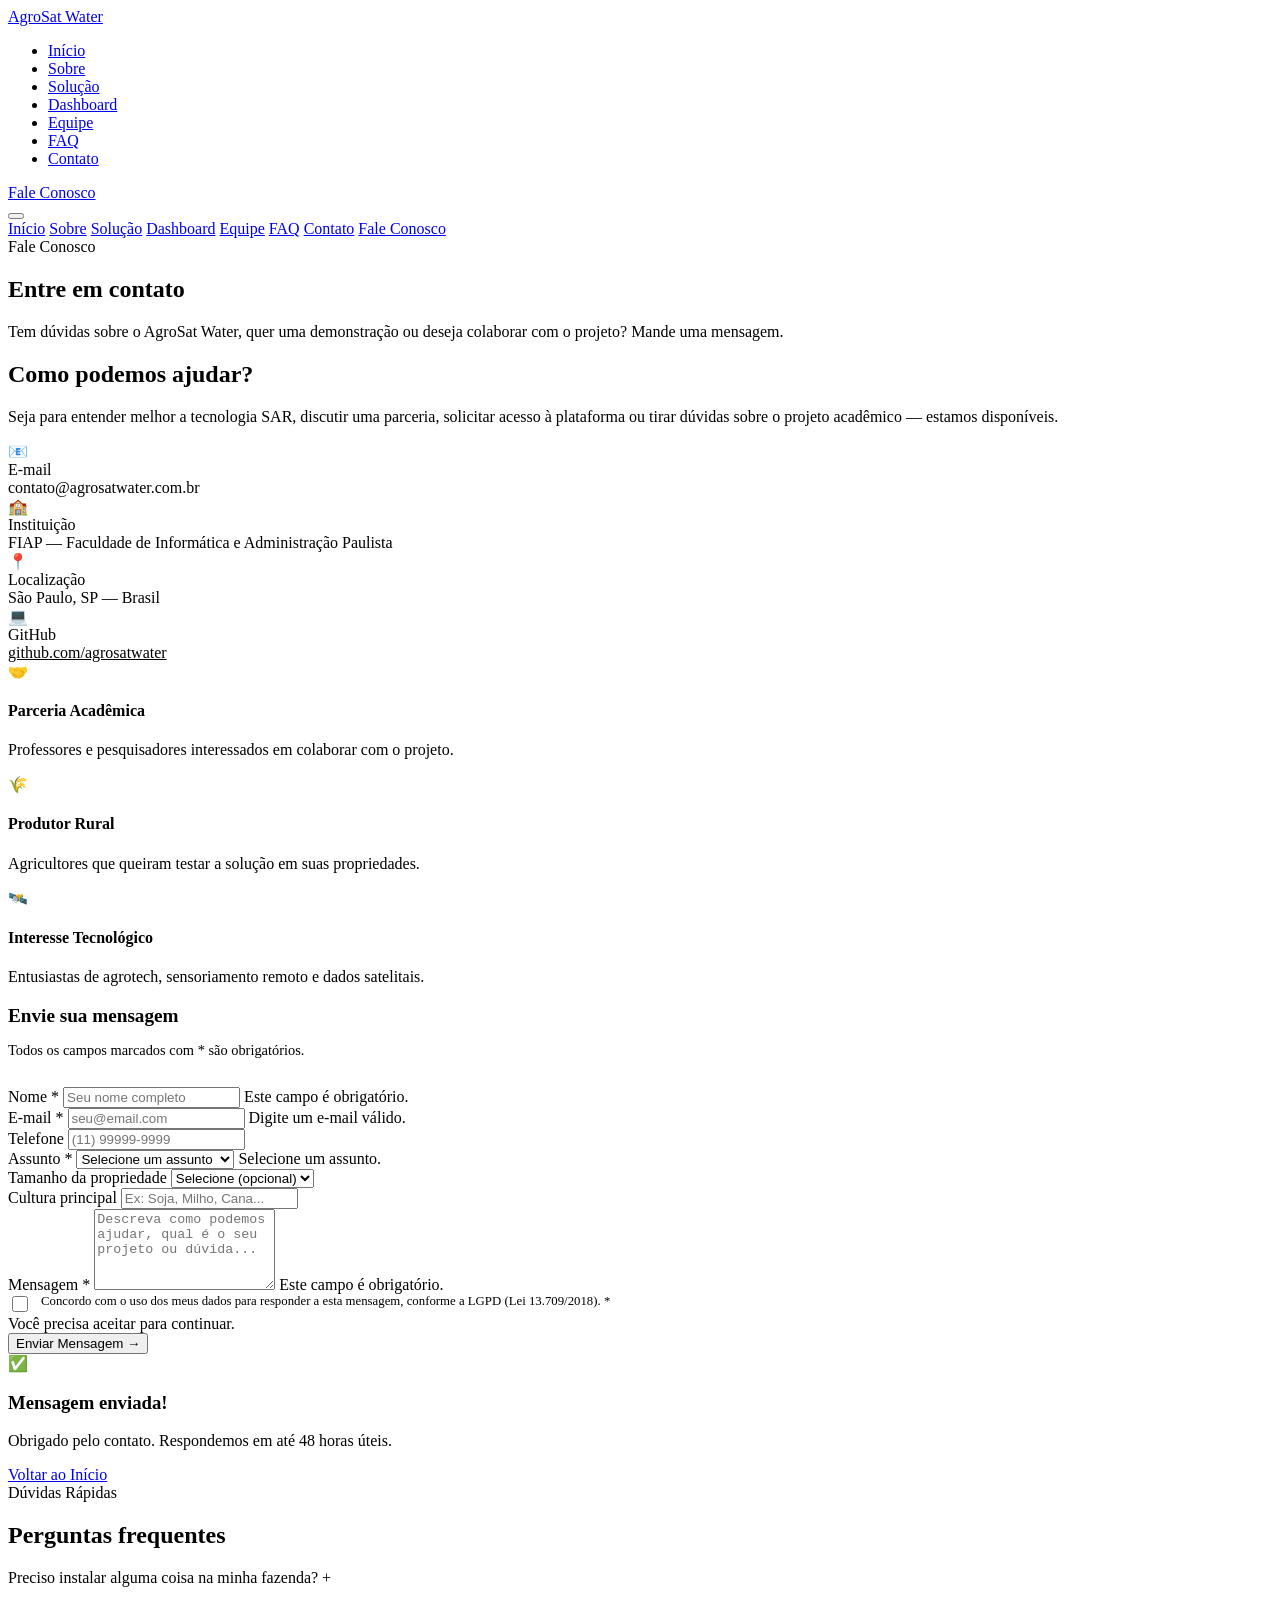
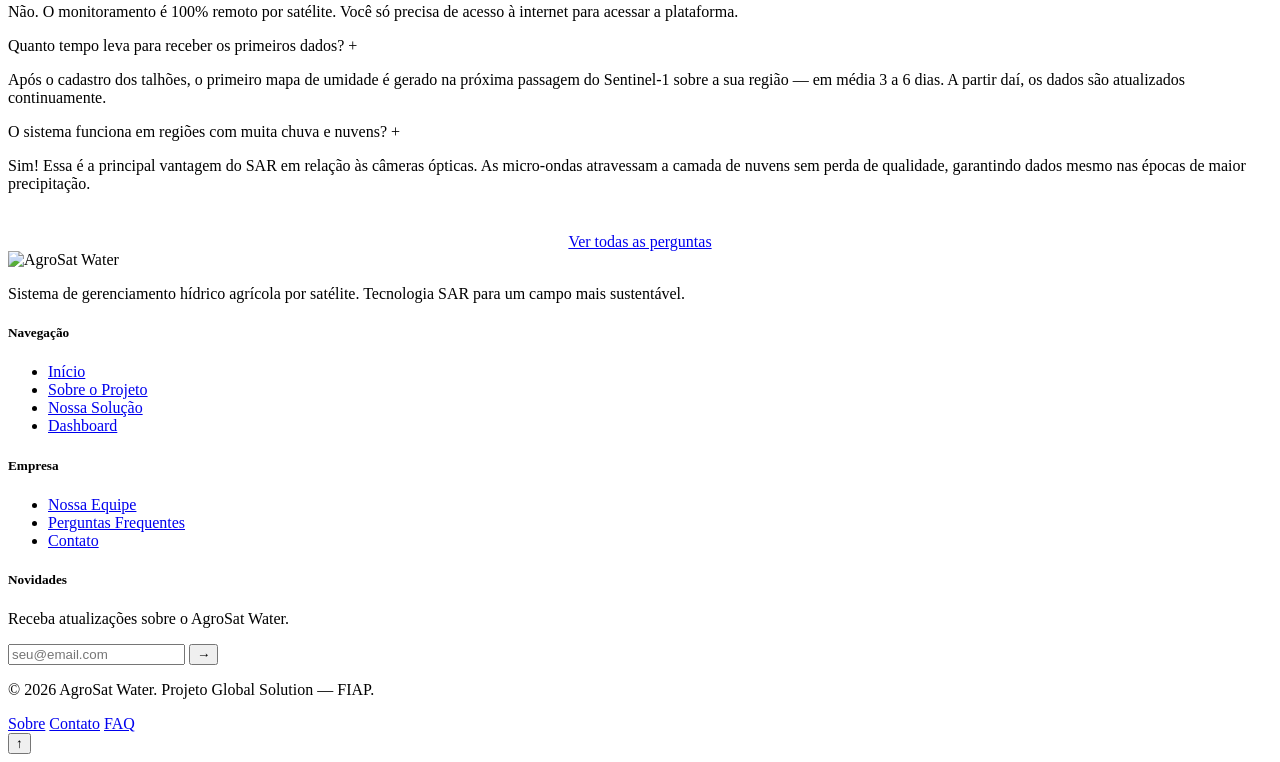
==== contato.html @ e931789b "primeiro commit" ====
<!DOCTYPE html>
<html lang="pt-BR">
<head>
  <meta charset="UTF-8" />
  <meta name="viewport" content="width=device-width, initial-scale=1.0" />
  <meta name="description" content="Entre em contato com a equipe AgroSat Water. Formulário, e-mail e redes sociais." />
  <title>Contato — AgroSat Water</title>
  <link rel="icon" type="image/png" href="assets/icon.png" />
  <link rel="stylesheet" href="css/style.css" />
</head>
<body>

  <!-- NAVBAR -->
  <nav class="navbar" role="navigation" aria-label="Menu principal">
    <div class="container">
      <a class="navbar-logo" href="index.html" aria-label="AgroSat Water - Início">
        <span class="logo-text">AgroSat <span class="logo-accent">Water</span></span>
      </a>
      <ul class="navbar-menu" role="list">
        <li><a href="index.html">Início</a></li>
        <li><a href="sobre.html">Sobre</a></li>
        <li><a href="solucao.html">Solução</a></li>
        <li><a href="dashboard.html">Dashboard</a></li>
        <li><a href="integrantes.html">Equipe</a></li>
        <li><a href="faq.html">FAQ</a></li>
        <li><a href="contato.html">Contato</a></li>
      </ul>
      <div class="navbar-cta">
        <a href="contato.html" class="btn btn-primary">Fale Conosco</a>
      </div>
      <button class="hamburger" aria-label="Abrir menu" aria-expanded="false">
        <span></span><span></span><span></span>
      </button>
    </div>
  </nav>

  <!-- MOBILE MENU -->
  <div class="mobile-menu" role="navigation" aria-label="Menu mobile">
    <a href="index.html">Início</a>
    <a href="sobre.html">Sobre</a>
    <a href="solucao.html">Solução</a>
    <a href="dashboard.html">Dashboard</a>
    <a href="integrantes.html">Equipe</a>
    <a href="faq.html">FAQ</a>
    <a href="contato.html">Contato</a>
    <a href="contato.html" class="btn btn-primary">Fale Conosco</a>
  </div>

  <main>

    <!-- PAGE HERO -->
    <section class="page-hero" aria-label="Cabeçalho da página">
      <div class="container">
        <span class="eyebrow">Fale Conosco</span>
        <h1>Entre em contato</h1>
        <p>Tem dúvidas sobre o AgroSat Water, quer uma demonstração ou deseja colaborar com o projeto? Mande uma mensagem.</p>
      </div>
    </section>

    <!-- SEÇÃO DE CONTATO -->
    <section class="section" aria-labelledby="contato-title">
      <div class="container">
        <div class="contato-grid">

          <!-- COLUNA ESQUERDA — Informações -->
          <div class="contato-info reveal">
            <h2 id="contato-title">Como podemos ajudar?</h2>
            <p>Seja para entender melhor a tecnologia SAR, discutir uma parceria, solicitar acesso à plataforma ou tirar dúvidas sobre o projeto acadêmico — estamos disponíveis.</p>

            <div class="contact-items">
              <div class="contact-item">
                <div class="contact-item-icon" aria-hidden="true">📧</div>
                <div>
                  <div class="key">E-mail</div>
                  <div class="val">contato@agrosatwater.com.br</div>
                </div>
              </div>
              <div class="contact-item">
                <div class="contact-item-icon" aria-hidden="true">🏫</div>
                <div>
                  <div class="key">Instituição</div>
                  <div class="val">FIAP — Faculdade de Informática e Administração Paulista</div>
                </div>
              </div>
              <div class="contact-item">
                <div class="contact-item-icon" aria-hidden="true">📍</div>
                <div>
                  <div class="key">Localização</div>
                  <div class="val">São Paulo, SP — Brasil</div>
                </div>
              </div>
              <div class="contact-item">
                <div class="contact-item-icon" aria-hidden="true">💻</div>
                <div>
                  <div class="key">GitHub</div>
                  <div class="val">
                    <a href=https://github.com/dudaquarelo/agrosat-water-global-solution target="_blank" rel="noopener noreferrer" style="color:var(--azul-claro);text-decoration:underline;">github.com/agrosatwater</a>
                  </div>
                </div>
              </div>
            </div>

            <!-- Cards temáticos de contato -->
            <div class="contato-cards">
              <div class="contato-card">
                <span class="contato-card-icon">🤝</span>
                <div>
                  <h4>Parceria Acadêmica</h4>
                  <p>Professores e pesquisadores interessados em colaborar com o projeto.</p>
                </div>
              </div>
              <div class="contato-card">
                <span class="contato-card-icon">🌾</span>
                <div>
                  <h4>Produtor Rural</h4>
                  <p>Agricultores que queiram testar a solução em suas propriedades.</p>
                </div>
              </div>
              <div class="contato-card">
                <span class="contato-card-icon">🛰️</span>
                <div>
                  <h4>Interesse Tecnológico</h4>
                  <p>Entusiastas de agrotech, sensoriamento remoto e dados satelitais.</p>
                </div>
              </div>
            </div>
          </div>

          <!-- COLUNA DIREITA — Formulário -->
          <div class="reveal">
            <div class="form-card">

              <!-- Formulário  -->
              <div class="form-inner">
                <h3 style="margin-bottom:8px;font-size:1.2rem;">Envie sua mensagem</h3>
                <p style="margin-bottom:28px;font-size:0.9rem;">Todos os campos marcados com * são obrigatórios.</p>

                <form id="contact-form" novalidate aria-label="Formulário de contato">
                  <div class="form-grid">

                    <div class="form-group">
                      <label for="nome">Nome *</label>
                      <input
                        type="text"
                        id="nome"
                        name="nome"
                        placeholder="Seu nome completo"
                        required
                        autocomplete="name"
                        aria-required="true"
                      />
                      <span class="error-msg" role="alert">Este campo é obrigatório.</span>
                    </div>

                    <div class="form-group">
                      <label for="email">E-mail *</label>
                      <input
                        type="email"
                        id="email"
                        name="email"
                        placeholder="seu@email.com"
                        required
                        autocomplete="email"
                        aria-required="true"
                      />
                      <span class="error-msg" role="alert">Digite um e-mail válido.</span>
                    </div>

                    <div class="form-group">
                      <label for="telefone">Telefone</label>
                      <input
                        type="tel"
                        id="telefone"
                        name="telefone"
                        placeholder="(11) 99999-9999"
                        autocomplete="tel"
                      />
                      <span class="error-msg" role="alert"></span>
                    </div>

                    <div class="form-group">
                      <label for="assunto">Assunto *</label>
                      <select id="assunto" name="assunto" required aria-required="true">
                        <option value="" disabled selected>Selecione um assunto</option>
                        <option value="demo">Solicitar demonstração</option>
                        <option value="parceria">Parceria acadêmica</option>
                        <option value="produtor">Sou produtor rural</option>
                        <option value="imprensa">Imprensa</option>
                        <option value="outro">Outro assunto</option>
                      </select>
                      <span class="error-msg" role="alert">Selecione um assunto.</span>
                    </div>

                    <div class="form-group">
                      <label for="propriedade">Tamanho da propriedade</label>
                      <select id="propriedade" name="propriedade">
                        <option value="" disabled selected>Selecione (opcional)</option>
                        <option value="pequena">Até 50 ha</option>
                        <option value="media">50 a 500 ha</option>
                        <option value="grande">500 a 5.000 ha</option>
                        <option value="muito-grande">Acima de 5.000 ha</option>
                        <option value="na">Não se aplica</option>
                      </select>
                      <span class="error-msg" role="alert"></span>
                    </div>

                    <div class="form-group">
                      <label for="cultura">Cultura principal</label>
                      <input
                        type="text"
                        id="cultura"
                        name="cultura"
                        placeholder="Ex: Soja, Milho, Cana..."
                      />
                      <span class="error-msg" role="alert"></span>
                    </div>

                    <div class="form-group full">
                      <label for="mensagem">Mensagem *</label>
                      <textarea
                        id="mensagem"
                        name="mensagem"
                        placeholder="Descreva como podemos ajudar, qual é o seu projeto ou dúvida..."
                        required
                        aria-required="true"
                        rows="5"
                      ></textarea>
                      <span class="error-msg" role="alert">Este campo é obrigatório.</span>
                    </div>

                    <div class="form-group full">
                      <label style="display:flex;align-items:flex-start;gap:10px;font-size:0.8rem;text-transform:none;letter-spacing:0;cursor:pointer;font-weight:400;color:var(--texto-muted);">
                        <input
                          type="checkbox"
                          id="lgpd"
                          name="lgpd"
                          required
                          aria-required="true"
                          style="margin-top:2px;min-width:16px;width:16px;height:16px;accent-color:var(--verde);"
                        />
                        Concordo com o uso dos meus dados para responder a esta mensagem, conforme a LGPD (Lei 13.709/2018). *
                      </label>
                      <span class="error-msg" role="alert">Você precisa aceitar para continuar.</span>
                    </div>

                  </div>

                  <div class="form-submit">
                    <button type="submit" class="btn btn-primary">
                      Enviar Mensagem →
                    </button>
                  </div>
                </form>
              </div>

              <!-- Mensagem de sucesso -->
              <div class="form-success" role="status" aria-live="polite">
                <div class="success-icon">✅</div>
                <h3>Mensagem enviada!</h3>
                <p>Obrigado pelo contato. Respondemos em até 48 horas úteis.</p>
                <a href="index.html" class="btn btn-primary" style="margin-top:16px">Voltar ao Início</a>
              </div>

            </div>
          </div>

        </div>
      </div>
    </section>

    <!-- FAQ RÁPIDO -->
    <section class="section" style="background:var(--off-white);" aria-labelledby="faq-rapido-title">
      <div class="container">
        <div class="section-header reveal">
          <span class="eyebrow">Dúvidas Rápidas</span>
          <h2 id="faq-rapido-title">Perguntas frequentes</h2>
        </div>
        <div class="faq-list reveal" role="list">
          <div class="faq-item" role="listitem">
            <div class="faq-question" role="button" tabindex="0" aria-expanded="false">
              Preciso instalar alguma coisa na minha fazenda?
              <span class="faq-icon" aria-hidden="true">+</span>
            </div>
            <div class="faq-answer">
              <p>Não. O monitoramento é 100% remoto por satélite. Você só precisa de acesso à internet para acessar a plataforma.</p>
            </div>
          </div>
          <div class="faq-item" role="listitem">
            <div class="faq-question" role="button" tabindex="0" aria-expanded="false">
              Quanto tempo leva para receber os primeiros dados?
              <span class="faq-icon" aria-hidden="true">+</span>
            </div>
            <div class="faq-answer">
              <p>Após o cadastro dos talhões, o primeiro mapa de umidade é gerado na próxima passagem do Sentinel-1 sobre a sua região — em média 3 a 6 dias. A partir daí, os dados são atualizados continuamente.</p>
            </div>
          </div>
          <div class="faq-item" role="listitem">
            <div class="faq-question" role="button" tabindex="0" aria-expanded="false">
              O sistema funciona em regiões com muita chuva e nuvens?
              <span class="faq-icon" aria-hidden="true">+</span>
            </div>
            <div class="faq-answer">
              <p>Sim! Essa é a principal vantagem do SAR em relação às câmeras ópticas. As micro-ondas atravessam a camada de nuvens sem perda de qualidade, garantindo dados mesmo nas épocas de maior precipitação.</p>
            </div>
          </div>
        </div>
        <div class="reveal" style="text-align:center;margin-top:40px;">
          <a href="faq.html" class="btn btn-secondary">Ver todas as perguntas</a>
        </div>
      </div>
    </section>

  </main>

 <!-- FOOTER -->
  <footer role="contentinfo">
    <div class="container">
      <div class="footer-grid">
        <div class="footer-brand">
          <img src="assets/logo.png" alt="AgroSat Water" class="footer-logo-img" />
          <p>Sistema de gerenciamento hídrico agrícola por satélite. Tecnologia SAR para um campo mais sustentável.</p>
        </div>
        <div class="footer-col">
          <h5>Navegação</h5>
          <ul>
            <li><a href="index.html">Início</a></li>
            <li><a href="sobre.html">Sobre o Projeto</a></li>
            <li><a href="solucao.html">Nossa Solução</a></li>
            <li><a href="dashboard.html">Dashboard</a></li>
          </ul>
        </div>
        <div class="footer-col">
          <h5>Empresa</h5>
          <ul>
            <li><a href="integrantes.html">Nossa Equipe</a></li>
            <li><a href="faq.html">Perguntas Frequentes</a></li>
            <li><a href="contato.html">Contato</a></li>
          </ul>
        </div>
        <div class="footer-col footer-newsletter">
          <h5>Novidades</h5>
          <p>Receba atualizações sobre o AgroSat Water.</p>
          <div class="newsletter-form">
            <input type="email" placeholder="seu@email.com" aria-label="E-mail para newsletter" />
            <button class="btn btn-primary" type="button">→</button>
          </div>
        </div>
      </div>
      <div class="footer-bottom">
        <p>© 2026 AgroSat Water. Projeto Global Solution — FIAP.</p>
        <div class="footer-bottom-links">
          <a href="sobre.html">Sobre</a>
          <a href="contato.html">Contato</a>
          <a href="faq.html">FAQ</a>
        </div>
      </div>
    </div>
  </footer>

  <button class="scroll-top" aria-label="Voltar ao topo">↑</button>
  <script src="js/script.js"></script>
</body>
</html>
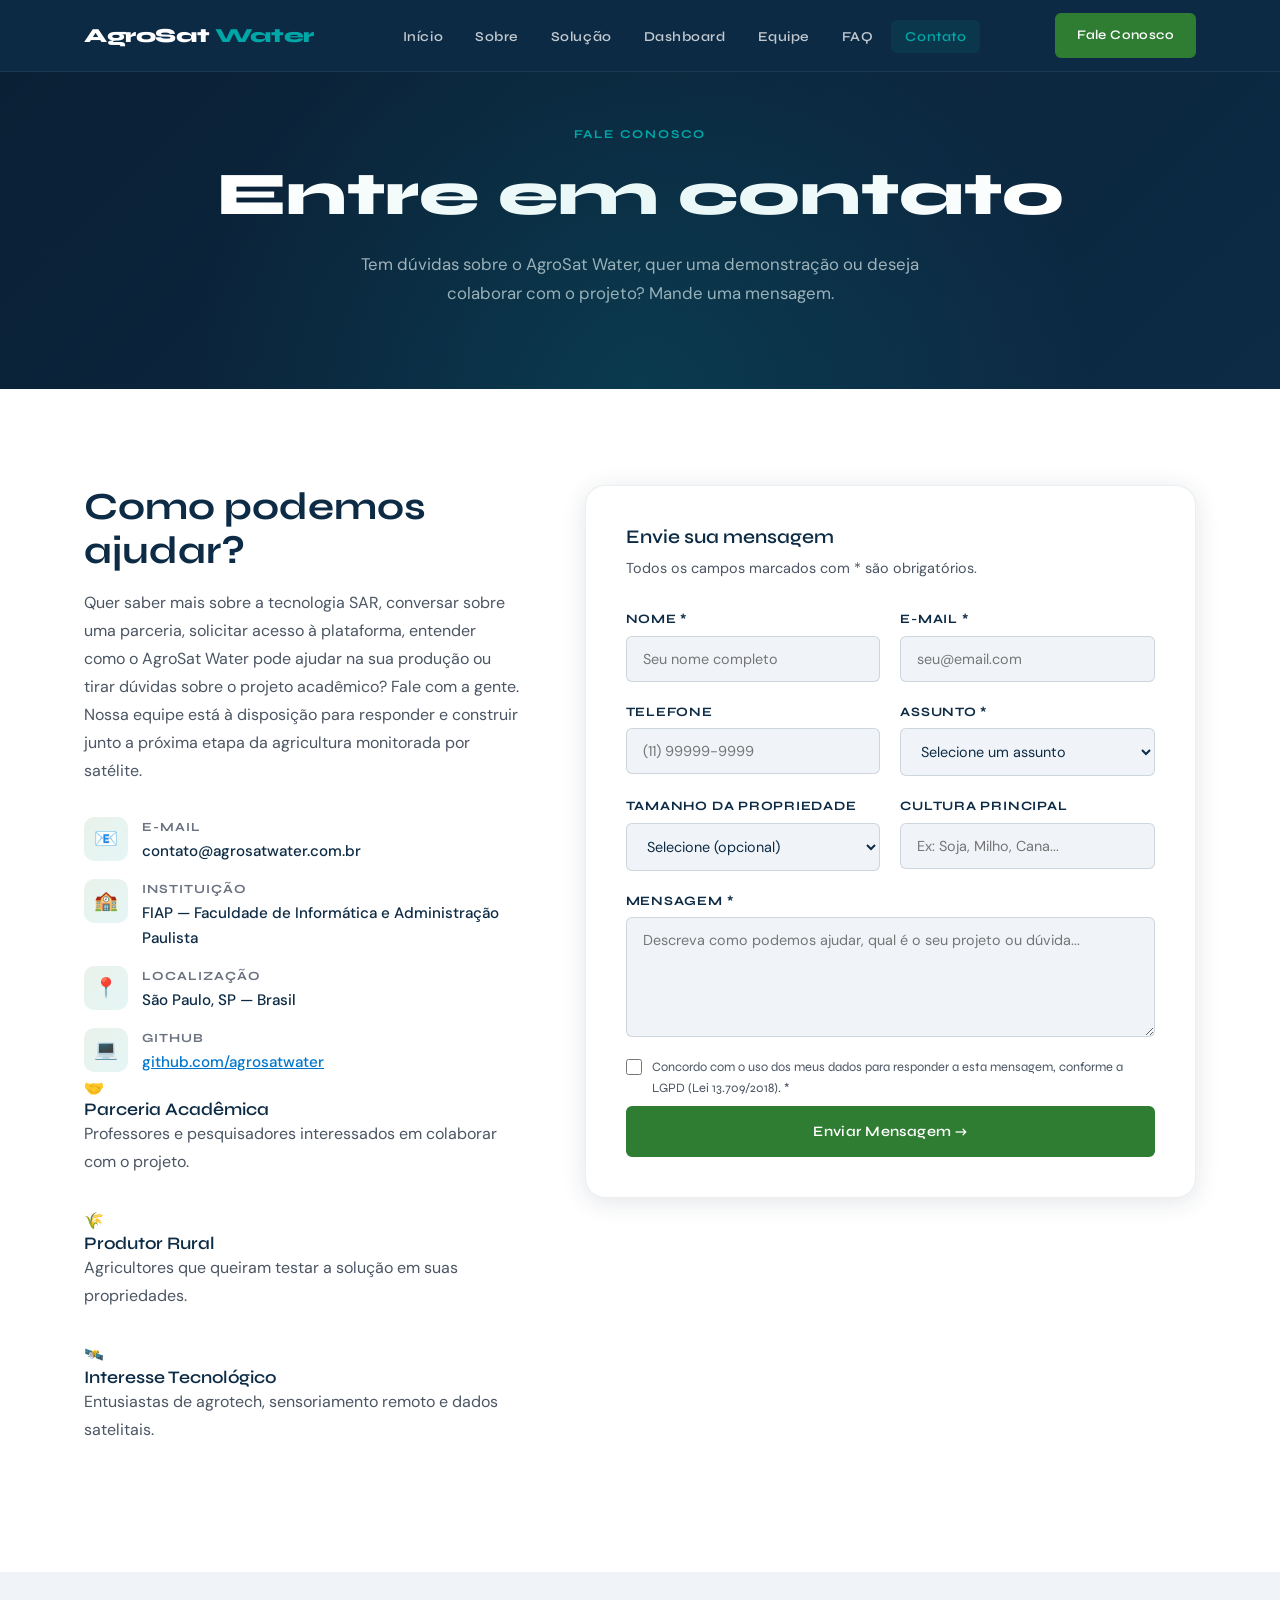
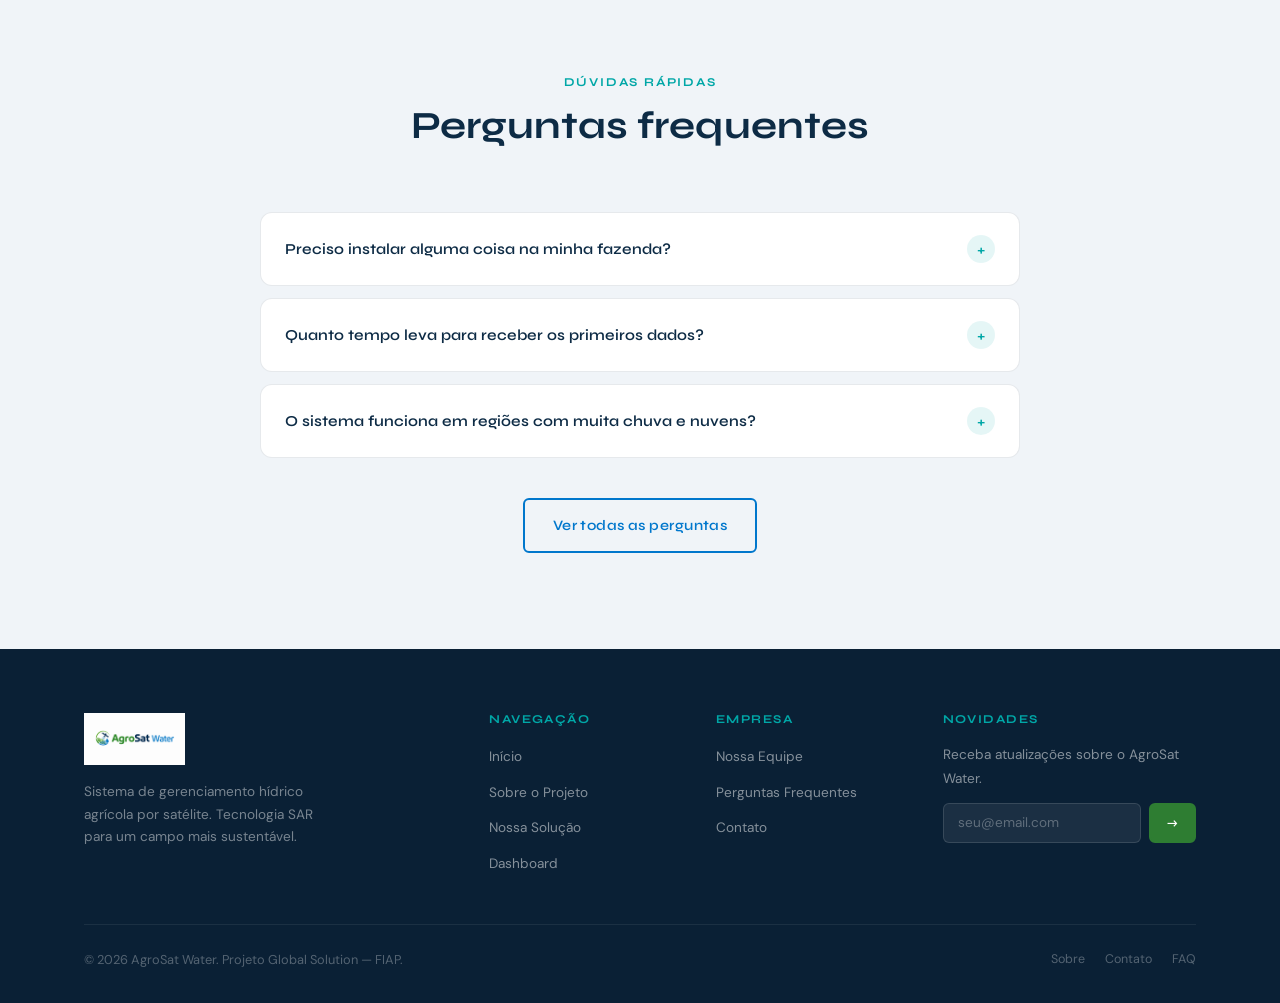
==== commit c5897f37: "Seção contato mais completa´para o usuário" ====
--- a/contato.html
+++ b/contato.html
@@ -65,7 +65,7 @@
           <!-- COLUNA ESQUERDA — Informações -->
           <div class="contato-info reveal">
             <h2 id="contato-title">Como podemos ajudar?</h2>
-            <p>Seja para entender melhor a tecnologia SAR, discutir uma parceria, solicitar acesso à plataforma ou tirar dúvidas sobre o projeto acadêmico — estamos disponíveis.</p>
+            <p>Quer saber mais sobre a tecnologia SAR, conversar sobre uma parceria, solicitar acesso à plataforma, entender como o AgroSat Water pode ajudar na sua produção ou tirar dúvidas sobre o projeto acadêmico? Fale com a gente. Nossa equipe está à disposição para responder e construir junto a próxima etapa da agricultura monitorada por satélite.</p>
 
             <div class="contact-items">
               <div class="contact-item">
--- a/css/style.css
+++ b/css/style.css
@@ -0,0 +1,11 @@
+@import url('variaveis.css');
+@import url('global.css');
+@import url('header.css');
+@import url('footer.css');
+@import url('index.css');
+@import url('sobre.css');
+@import url('integrantes.css');
+@import url('faq.css');
+@import url('contato.css');
+@import url('paginas.css');
+@import url('responsivo.css');
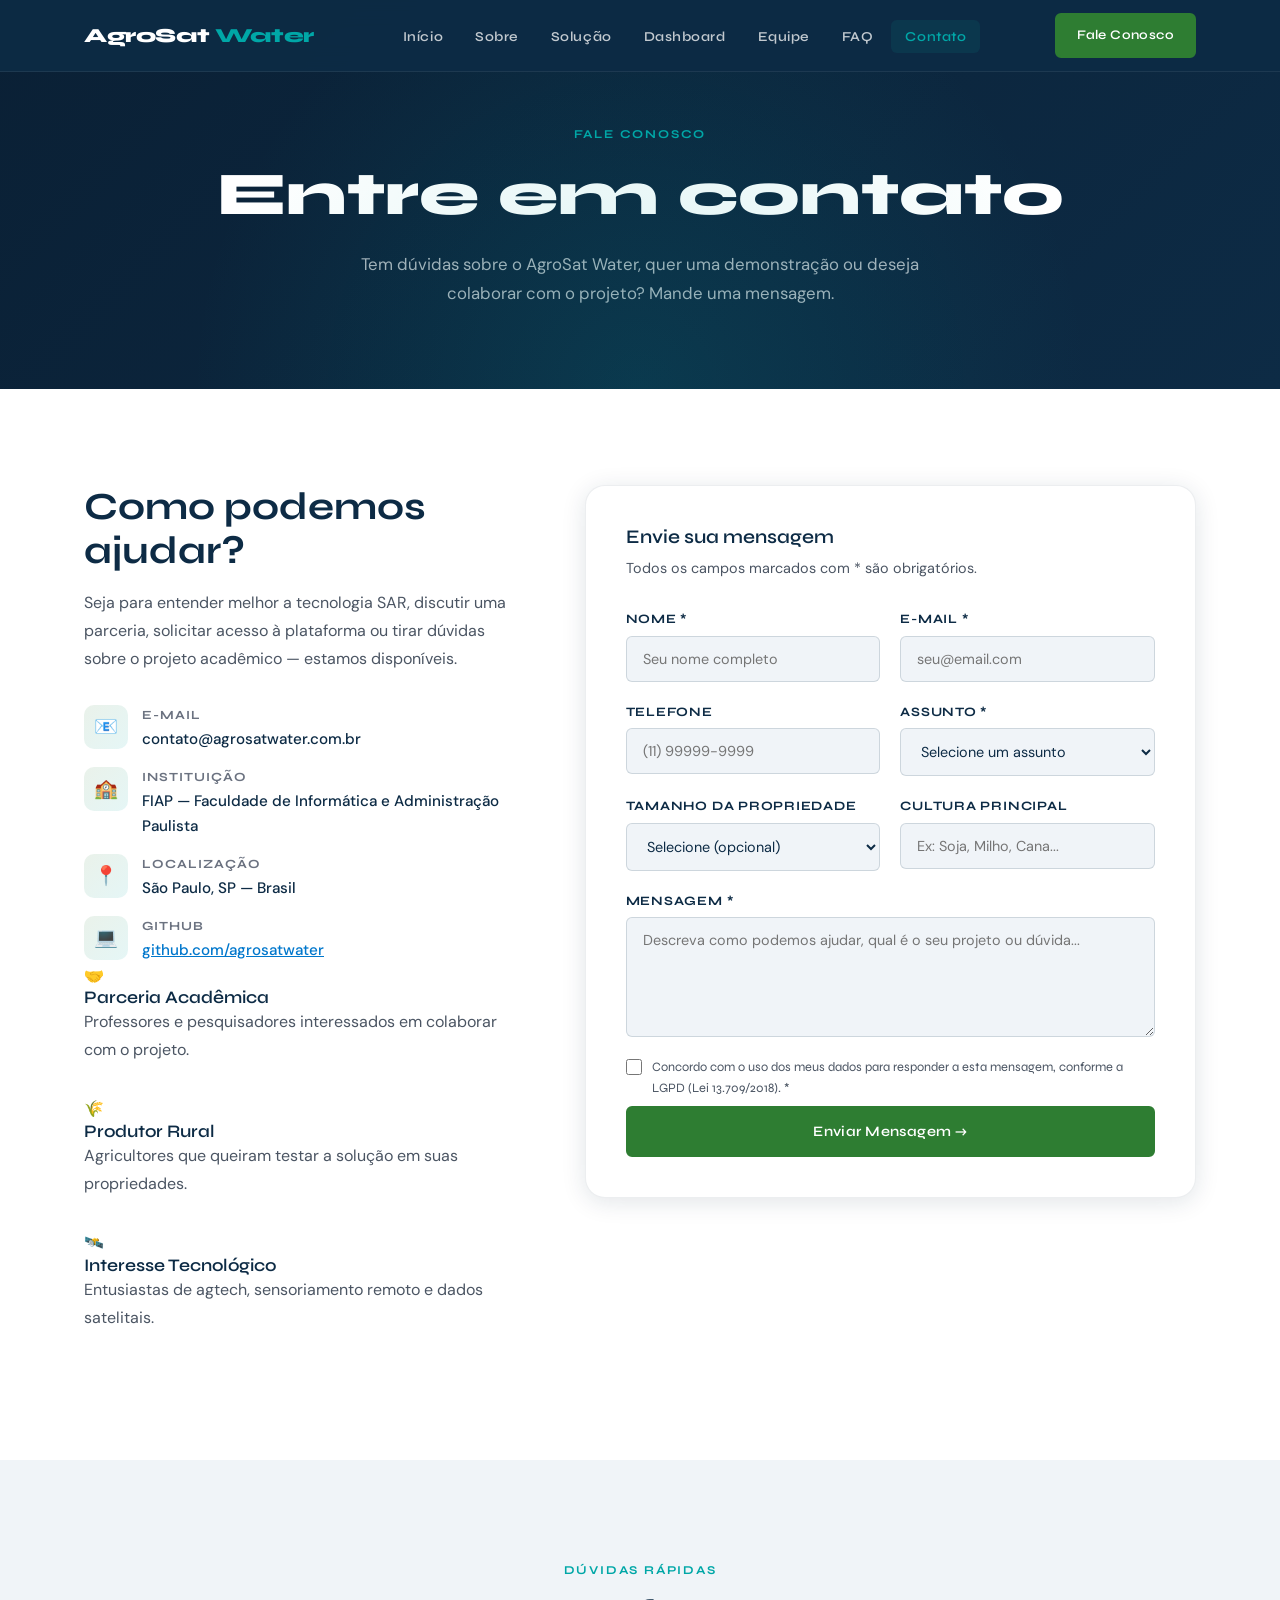
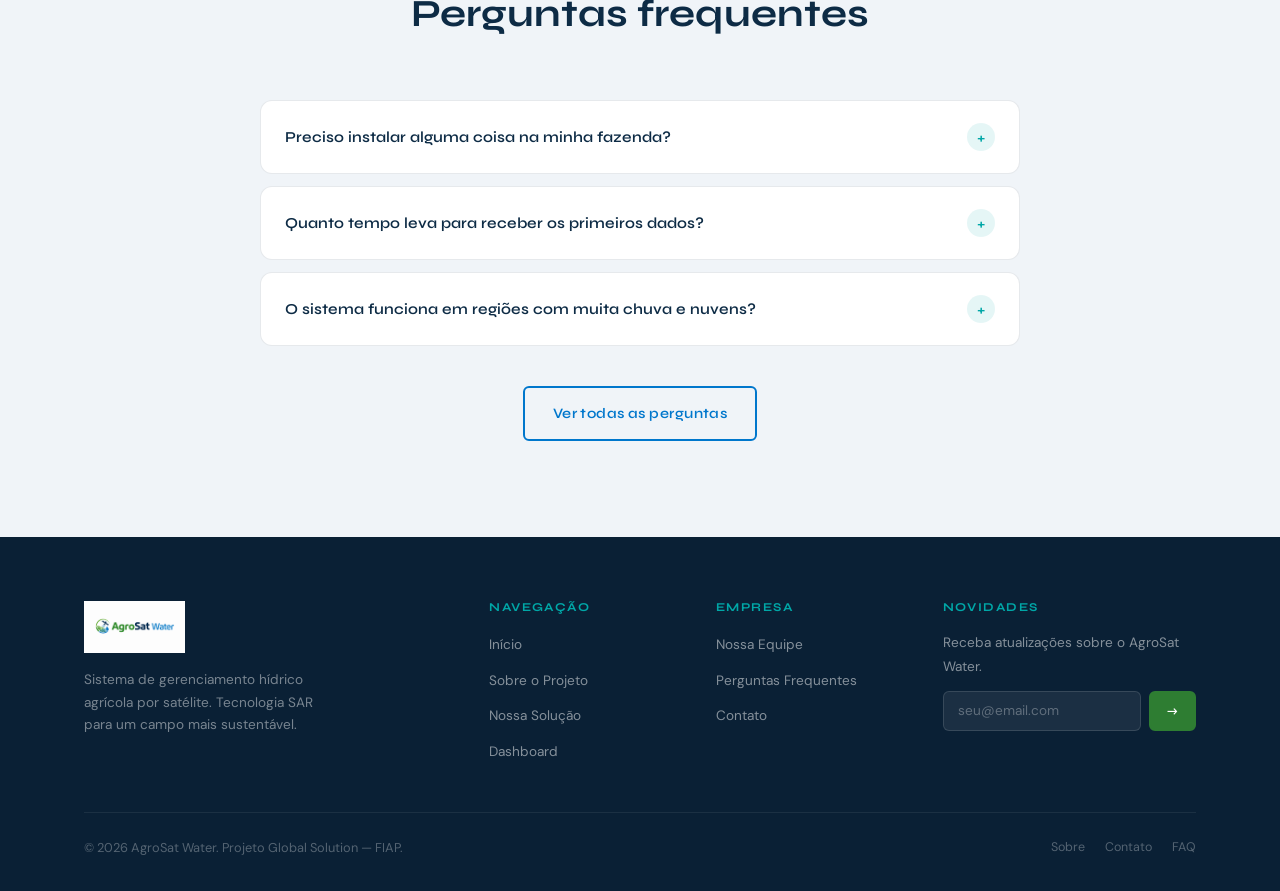
==== commit 0c072ec1: "arrumando validação do formulário de contato" ====
--- a/contato.html
+++ b/contato.html
@@ -65,7 +65,7 @@
           <!-- COLUNA ESQUERDA — Informações -->
           <div class="contato-info reveal">
             <h2 id="contato-title">Como podemos ajudar?</h2>
-            <p>Quer saber mais sobre a tecnologia SAR, conversar sobre uma parceria, solicitar acesso à plataforma, entender como o AgroSat Water pode ajudar na sua produção ou tirar dúvidas sobre o projeto acadêmico? Fale com a gente. Nossa equipe está à disposição para responder e construir junto a próxima etapa da agricultura monitorada por satélite.</p>
+            <p>Seja para entender melhor a tecnologia SAR, discutir uma parceria, solicitar acesso à plataforma ou tirar dúvidas sobre o projeto acadêmico — estamos disponíveis.</p>
 
             <div class="contact-items">
               <div class="contact-item">
@@ -94,7 +94,7 @@
                 <div>
                   <div class="key">GitHub</div>
                   <div class="val">
-                    <a href=https://github.com/dudaquarelo/agrosat-water-global-solution target="_blank" rel="noopener noreferrer" style="color:var(--azul-claro);text-decoration:underline;">github.com/agrosatwater</a>
+                    <a href="https://github.com/dudaquarelo/agrosatwater-project" target="_blank" rel="noopener noreferrer" style="color:var(--azul-claro);text-decoration:underline;">github.com/agrosatwater</a>
                   </div>
                 </div>
               </div>
@@ -120,7 +120,7 @@
                 <span class="contato-card-icon">🛰️</span>
                 <div>
                   <h4>Interesse Tecnológico</h4>
-                  <p>Entusiastas de agrotech, sensoriamento remoto e dados satelitais.</p>
+                  <p>Entusiastas de agtech, sensoriamento remoto e dados satelitais.</p>
                 </div>
               </div>
             </div>
@@ -130,12 +130,12 @@
           <div class="reveal">
             <div class="form-card">
 
-              <!-- Formulário  -->
+              <!-- Formulário (mostrado por padrão) -->
+              <form id="contact-form" novalidate aria-label="Formulário de contato">
               <div class="form-inner">
                 <h3 style="margin-bottom:8px;font-size:1.2rem;">Envie sua mensagem</h3>
                 <p style="margin-bottom:28px;font-size:0.9rem;">Todos os campos marcados com * são obrigatórios.</p>
 
-                <form id="contact-form" novalidate aria-label="Formulário de contato">
                   <div class="form-grid">
 
                     <div class="form-group">
@@ -250,16 +250,17 @@
                       Enviar Mensagem →
                     </button>
                   </div>
-                </form>
-              </div>
-
-              <!-- Mensagem de sucesso -->
-              <div class="form-success" role="status" aria-live="polite">
-                <div class="success-icon">✅</div>
-                <h3>Mensagem enviada!</h3>
-                <p>Obrigado pelo contato. Respondemos em até 48 horas úteis.</p>
-                <a href="index.html" class="btn btn-primary" style="margin-top:16px">Voltar ao Início</a>
-              </div>
+                </div>
+
+                <!-- Mensagem de sucesso -->
+                <div class="form-success" role="status" aria-live="polite">
+                  <div class="success-icon">✅</div>
+                  <h3>Mensagem enviada!</h3>
+                  <p>Obrigado pelo contato. Respondemos em até 48 horas úteis.</p>
+                  <a href="index.html" class="btn btn-primary" style="margin-top:16px">Voltar ao Início</a>
+                </div>
+
+              </form>
 
             </div>
           </div>
@@ -312,7 +313,7 @@
 
   </main>
 
- <!-- FOOTER -->
+  <!-- FOOTER -->
   <footer role="contentinfo">
     <div class="container">
       <div class="footer-grid">
